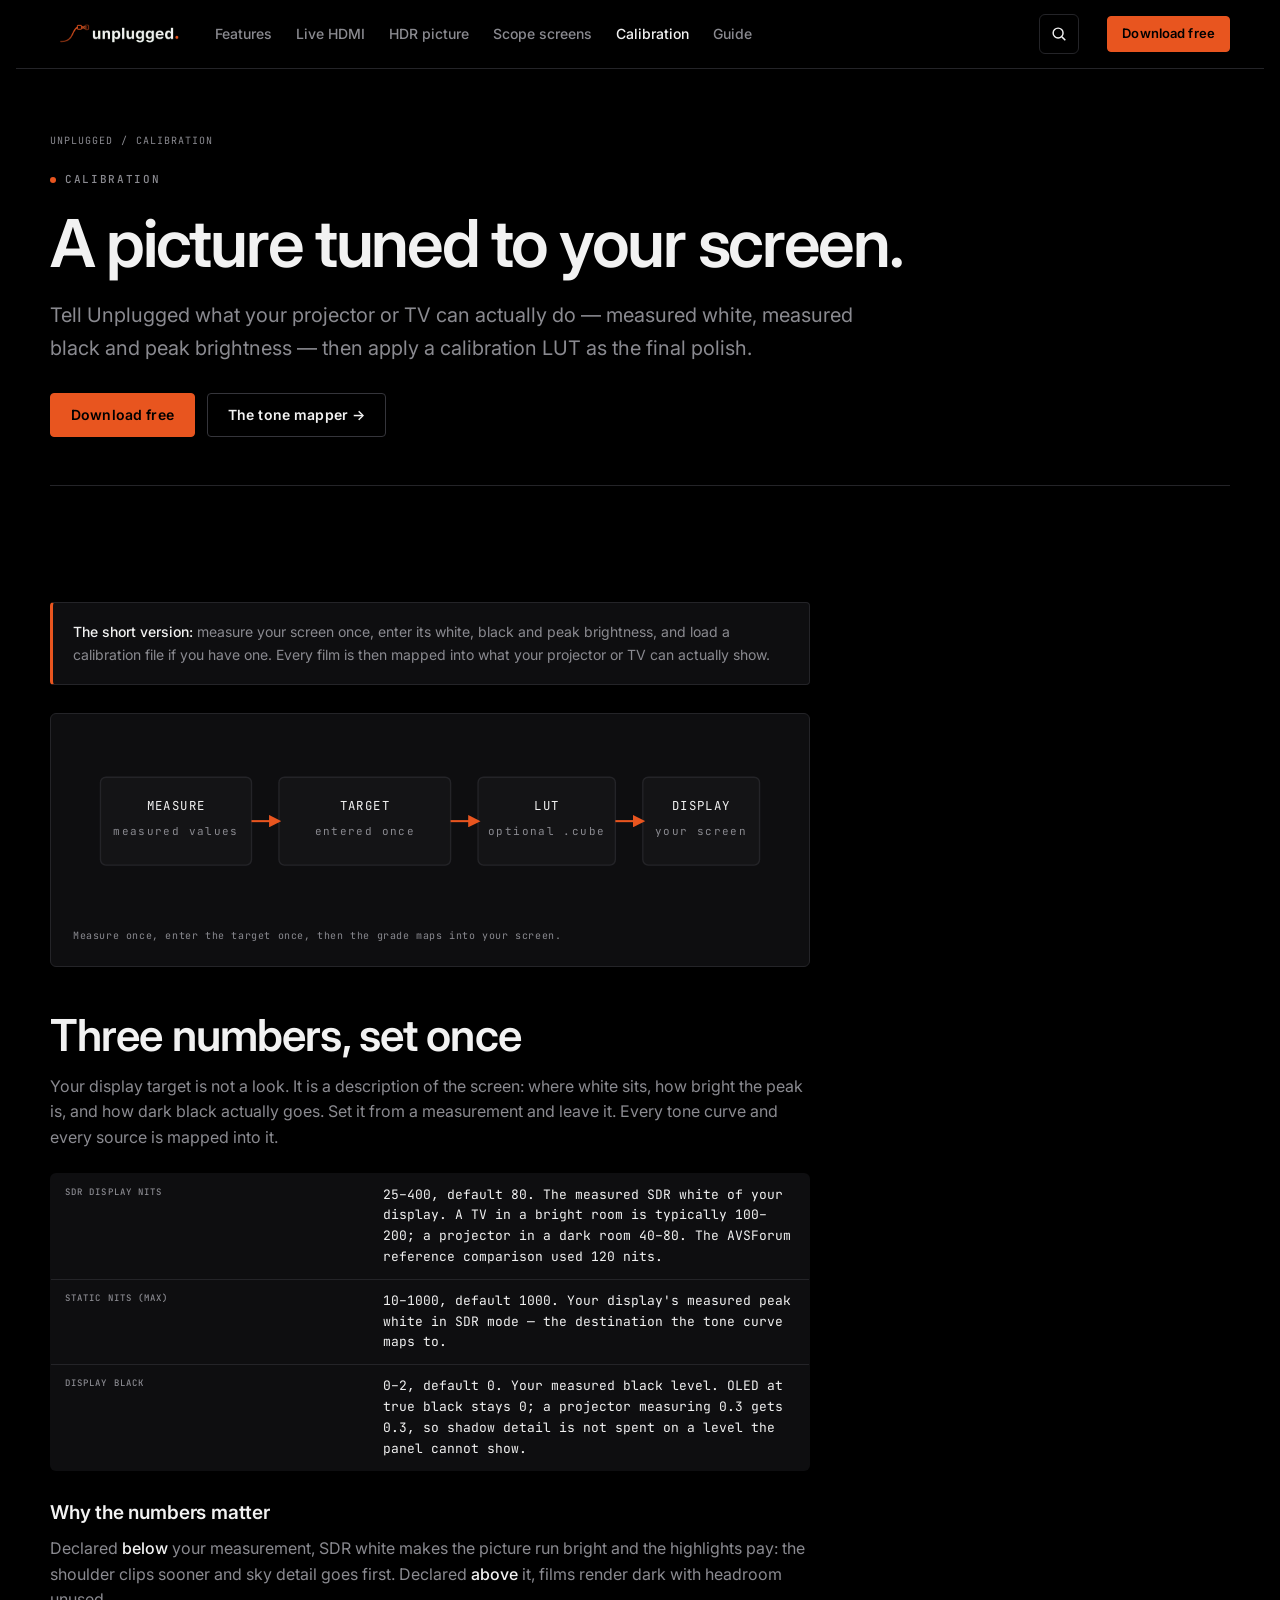
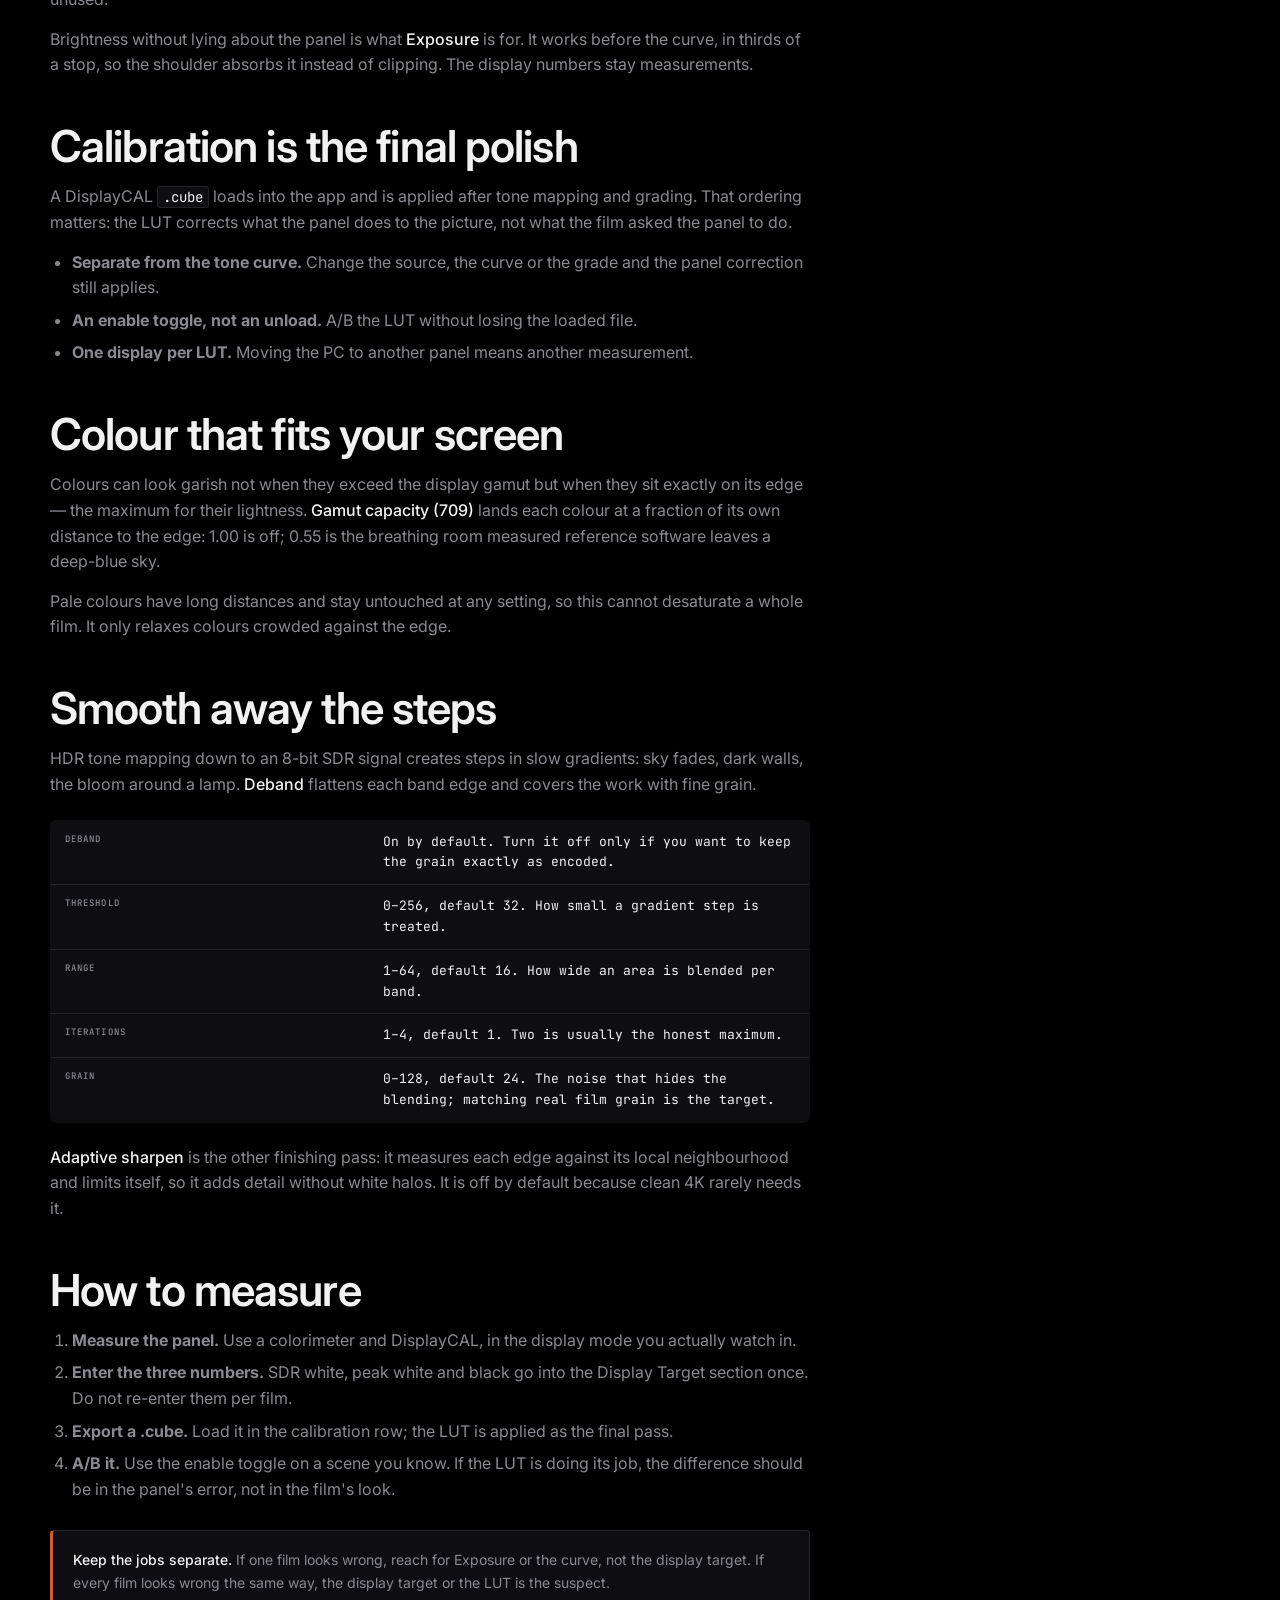
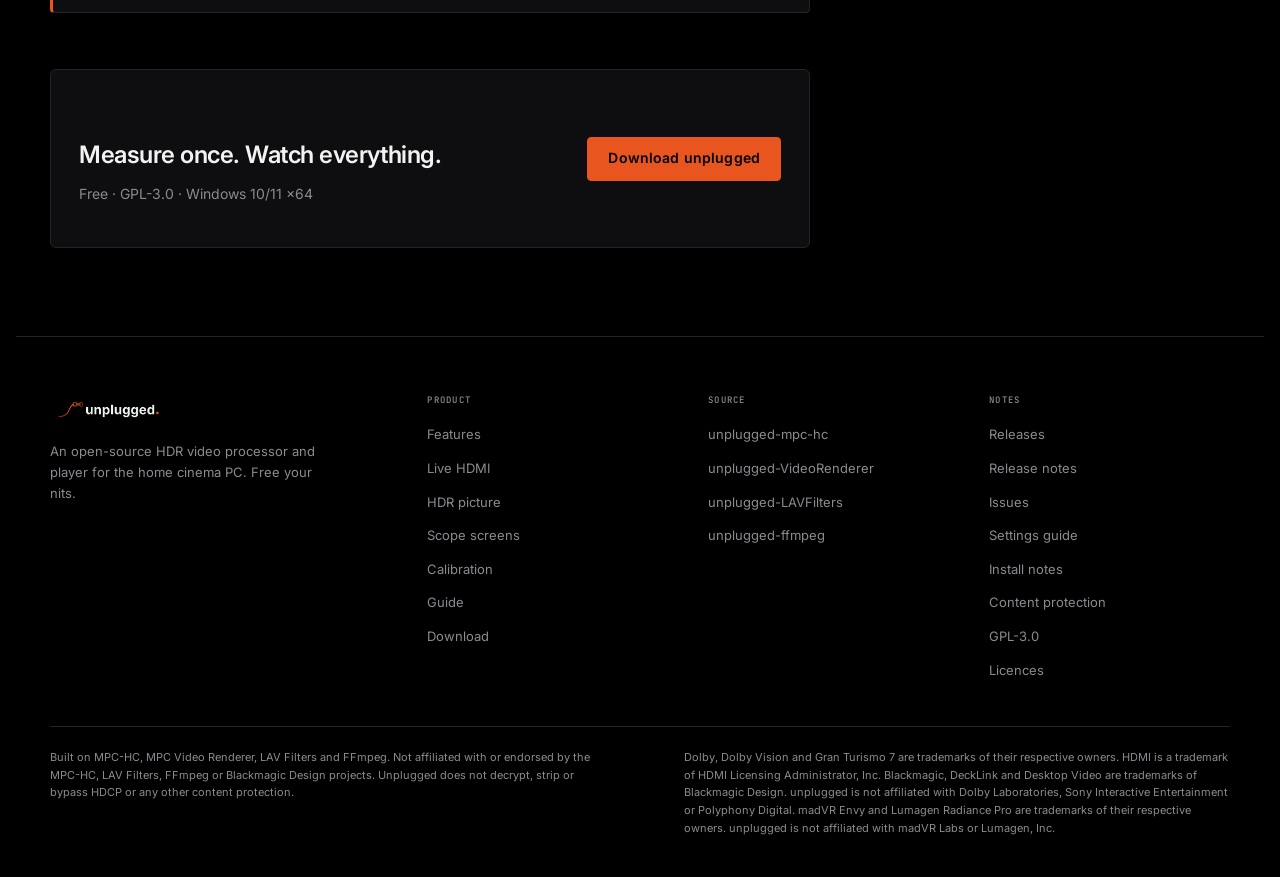
==== website/calibration.html @ 3c65707b "site: add static marketing site, user guide and search" ====
<!DOCTYPE html>
<html lang="en">
<head>
<meta charset="utf-8">
<meta name="viewport" content="width=device-width, initial-scale=1, viewport-fit=cover">
<title>Picture calibration for your projector or TV — unplugged</title>
<meta name="description" content="Set your screen's measured brightness and black level once, then apply a DisplayCAL .cube as the final polish. Unplugged keeps calibration separate from the film.">
<meta name="theme-color" content="#000000">
<meta property="og:type" content="article">
<meta property="og:site_name" content="unplugged">
<meta property="og:title" content="Picture calibration for your projector or TV">
<meta property="og:description" content="Measured white, measured black and a .cube applied as the final polish — separate from the film's tone mapping.">
<link rel="icon" href="assets/brand/png/unplugged-icon-32.png" sizes="32x32">
<link rel="icon" href="assets/brand/ico/unplugged.ico" sizes="any">
<link rel="apple-touch-icon" href="assets/brand/png/unplugged-icon-512.png">
<link rel="preconnect" href="https://fonts.googleapis.com">
<link rel="preconnect" href="https://fonts.gstatic.com" crossorigin>
<link rel="stylesheet" href="https://fonts.googleapis.com/css2?family=Inter:wght@400;500;600;700&family=JetBrains+Mono:wght@400;500&display=swap">
<link rel="stylesheet" href="styles.css">
</head>
<body>
<a class="skip" href="#main">Skip to content</a>

<header class="site-head">
  <div class="wrap head-in">
    <a class="brand" href="index.html" aria-label="unplugged home">
      <img src="assets/brand/wordmark/unplugged-wordmark.png" alt="unplugged" width="176" height="26">
    </a>
    <nav id="primary-nav" aria-label="Primary">
      <ul class="nav-links">
        <li><a href="index.html#features">Features</a></li>
        <li><a href="decklink-capture.html">Live HDMI</a></li>
        <li><a href="hdr-tone-mapping.html">HDR picture</a></li>
        <li><a href="non-linear-stretch.html">Scope screens</a></li>
        <li><a href="calibration.html">Calibration</a></li>
        <li><a href="guide.html">Guide</a></li>
      </ul>
    </nav>
    <span class="head-spacer"></span>
    <a class="btn small head-cta" href="download.html">Download free</a>
    <button class="nav-toggle" type="button" aria-expanded="false" aria-controls="primary-nav" aria-label="Menu">
      <svg viewBox="0 0 20 20" fill="none" stroke="currentColor" stroke-width="1.6" aria-hidden="true">
        <path d="M3 5h14M3 10h14M3 15h14"/>
      </svg>
    </button>
  </div>
</header>

<main id="main">

  <section class="page-hero wrap">
    <div class="crumbs"><a href="index.html">unplugged</a><span>/</span><span>Calibration</span></div>
    <p class="eyebrow"><span class="dot"></span> Calibration</p>
    <h1>A picture tuned to your screen.</h1>
    <p class="lede">Tell Unplugged what your projector or TV can actually do — measured white, measured black and peak brightness — then apply a calibration LUT as the final polish.</p>
    <div class="actions">
      <a class="btn" href="download.html">Download free</a>
      <a class="btn ghost" href="hdr-tone-mapping.html">The tone mapper →</a>
    </div>
  </section>

  <section class="section wrap">
    <div class="prose">
      <div class="callout">
        <strong>The short version:</strong> measure your screen once, enter its white, black and peak brightness, and load a calibration file if you have one. Every film is then mapped into what your projector or TV can actually show.
      </div>

      <figure class="figure" style="margin: 26px 0;">
        <svg viewBox="0 0 520 130" role="img" aria-label="Calibration path: measure the screen, enter the display target once, optionally load a LUT, then display.">
          <defs>
            <marker id="cal-arrow" viewBox="0 0 10 10" refX="8" refY="5" markerWidth="6" markerHeight="6" orient="auto">
              <path d="M0 0 L10 5 L0 10 Z" fill="#E8551F"/>
            </marker>
          </defs>
          <g fill="#141416" stroke="#242428">
            <rect x="20" y="30" width="110" height="64" rx="4"/>
            <rect x="150" y="30" width="125" height="64" rx="4"/>
            <rect x="295" y="30" width="100" height="64" rx="4"/>
            <rect x="415" y="30" width="85" height="64" rx="4"/>
          </g>
          <g font-family="JetBrains Mono, monospace" font-size="9" letter-spacing="1" text-anchor="middle">
            <text x="75" y="54" fill="#F2F2F2">MEASURE</text>
            <text x="75" y="72" fill="#8A8A90" font-size="8">measured values</text>
            <text x="212.5" y="54" fill="#F2F2F2">TARGET</text>
            <text x="212.5" y="72" fill="#8A8A90" font-size="8">entered once</text>
            <text x="345" y="54" fill="#F2F2F2">LUT</text>
            <text x="345" y="72" fill="#8A8A90" font-size="8">optional .cube</text>
            <text x="457.5" y="54" fill="#F2F2F2">DISPLAY</text>
            <text x="457.5" y="72" fill="#8A8A90" font-size="8">your screen</text>
          </g>
          <g fill="none" stroke="#E8551F" stroke-width="1.5" marker-end="url(#cal-arrow)">
            <path d="M130 62 H150"/>
            <path d="M275 62 H295"/>
            <path d="M395 62 H415"/>
          </g>
        </svg>
        <figcaption>Measure once, enter the target once, then the grade maps into your screen.</figcaption>
      </figure>

      <h2>Three numbers, set once</h2>
      <p>Your display target is not a look. It is a description of the screen: where white sits, how bright the peak is, and how dark black actually goes. Set it from a measurement and leave it. Every tone curve and every source is mapped into it.</p>
      <table class="spec" style="margin: 22px 0;">
        <tbody>
          <tr><th>SDR display nits</th><td>25–400, default 80. The measured SDR white of your display. A TV in a bright room is typically 100–200; a projector in a dark room 40–80. The AVSForum reference comparison used 120 nits.</td></tr>
          <tr><th>Static nits (max)</th><td>10–1000, default 1000. Your display's measured peak white in SDR mode — the destination the tone curve maps to.</td></tr>
          <tr><th>Display black</th><td>0–2, default 0. Your measured black level. OLED at true black stays 0; a projector measuring 0.3 gets 0.3, so shadow detail is not spent on a level the panel cannot show.</td></tr>
        </tbody>
      </table>

      <h3>Why the numbers matter</h3>
      <p>Declared <strong>below</strong> your measurement, SDR white makes the picture run bright and the highlights pay: the shoulder clips sooner and sky detail goes first. Declared <strong>above</strong> it, films render dark with headroom unused.</p>
      <p>Brightness without lying about the panel is what <strong>Exposure</strong> is for. It works before the curve, in thirds of a stop, so the shoulder absorbs it instead of clipping. The display numbers stay measurements.</p>

      <h2>Calibration is the final polish</h2>
      <p>A DisplayCAL <code>.cube</code> loads into the app and is applied after tone mapping and grading. That ordering matters: the LUT corrects what the panel does to the picture, not what the film asked the panel to do.</p>
      <ul>
        <li><strong>Separate from the tone curve.</strong> Change the source, the curve or the grade and the panel correction still applies.</li>
        <li><strong>An enable toggle, not an unload.</strong> A/B the LUT without losing the loaded file.</li>
        <li><strong>One display per LUT.</strong> Moving the PC to another panel means another measurement.</li>
      </ul>

      <h2>Colour that fits your screen</h2>
      <p>Colours can look garish not when they exceed the display gamut but when they sit exactly on its edge — the maximum for their lightness. <strong>Gamut capacity (709)</strong> lands each colour at a fraction of its own distance to the edge: 1.00 is off; 0.55 is the breathing room measured reference software leaves a deep-blue sky.</p>
      <p>Pale colours have long distances and stay untouched at any setting, so this cannot desaturate a whole film. It only relaxes colours crowded against the edge.</p>

      <h2>Smooth away the steps</h2>
      <p>HDR tone mapping down to an 8-bit SDR signal creates steps in slow gradients: sky fades, dark walls, the bloom around a lamp. <strong>Deband</strong> flattens each band edge and covers the work with fine grain.</p>
      <table class="spec" style="margin: 22px 0;">
        <tbody>
          <tr><th>Deband</th><td>On by default. Turn it off only if you want to keep the grain exactly as encoded.</td></tr>
          <tr><th>Threshold</th><td>0–256, default 32. How small a gradient step is treated.</td></tr>
          <tr><th>Range</th><td>1–64, default 16. How wide an area is blended per band.</td></tr>
          <tr><th>Iterations</th><td>1–4, default 1. Two is usually the honest maximum.</td></tr>
          <tr><th>Grain</th><td>0–128, default 24. The noise that hides the blending; matching real film grain is the target.</td></tr>
        </tbody>
      </table>
      <p><strong>Adaptive sharpen</strong> is the other finishing pass: it measures each edge against its local neighbourhood and limits itself, so it adds detail without white halos. It is off by default because clean 4K rarely needs it.</p>

      <h2>How to measure</h2>
      <ol>
        <li><strong>Measure the panel.</strong> Use a colorimeter and DisplayCAL, in the display mode you actually watch in.</li>
        <li><strong>Enter the three numbers.</strong> SDR white, peak white and black go into the Display Target section once. Do not re-enter them per film.</li>
        <li><strong>Export a .cube.</strong> Load it in the calibration row; the LUT is applied as the final pass.</li>
        <li><strong>A/B it.</strong> Use the enable toggle on a scene you know. If the LUT is doing its job, the difference should be in the panel's error, not in the film's look.</li>
      </ol>

      <div class="callout">
        <strong>Keep the jobs separate.</strong> If one film looks wrong, reach for Exposure or the curve, not the display target. If every film looks wrong the same way, the display target or the LUT is the suspect.
      </div>

      <div class="page-cta">
        <div>
          <h2>Measure once. Watch everything.</h2>
          <p>Free · GPL-3.0 · Windows 10/11 x64</p>
        </div>
        <a class="btn" href="download.html">Download unplugged</a>
      </div>
    </div>
  </section>

</main>

<footer class="site-foot">
  <div class="wrap">
    <div class="foot-grid">
      <div class="foot-brand">
        <img src="assets/brand/wordmark/unplugged-wordmark.png" alt="unplugged" width="150" height="22">
        <p>An open-source HDR video processor and player for the home cinema PC. Free your nits.</p>
      </div>
      <div class="foot-col">
        <h4>Product</h4>
        <ul>
          <li><a href="index.html#features">Features</a></li>
          <li><a href="decklink-capture.html">Live HDMI</a></li>
          <li><a href="hdr-tone-mapping.html">HDR picture</a></li>
          <li><a href="non-linear-stretch.html">Scope screens</a></li>
          <li><a href="calibration.html">Calibration</a></li>
        <li><a href="guide.html">Guide</a></li>
          <li><a href="download.html">Download</a></li>
        </ul>
      </div>
      <div class="foot-col">
        <h4>Source</h4>
        <ul>
          <li><a href="https://github.com/spedagadi/unplugged-mpc-hc">unplugged-mpc-hc</a></li>
          <li><a href="https://github.com/spedagadi/unplugged-VideoRenderer">unplugged-VideoRenderer</a></li>
          <li><a href="https://github.com/spedagadi/unplugged-LAVFilters">unplugged-LAVFilters</a></li>
          <li><a href="https://github.com/spedagadi/unplugged-ffmpeg">unplugged-ffmpeg</a></li>
        </ul>
      </div>
      <div class="foot-col">
        <h4>Notes</h4>
        <ul>
          <li><a href="https://github.com/spedagadi/unplugged-mpc-hc/releases">Releases</a></li>
          <li><a href="download.html#release-notes">Release notes</a></li>
          <li><a href="https://github.com/spedagadi/unplugged-mpc-hc/issues">Issues</a></li>
          <li><a href="https://github.com/spedagadi/unplugged-mpc-hc/blob/zion-s3-shell/docs/settings-guide.md">Settings guide</a></li>
          <li><a href="download.html">Install notes</a></li>
          <li><a href="content-protection.html">Content protection</a></li>
          <li><a href="https://www.gnu.org/licenses/gpl-3.0.html">GPL-3.0</a></li>
          <li><a href="download.html#licences">Licences</a></li>
        </ul>
      </div>
    </div>
    <div class="legal">
      <p>Built on MPC-HC, MPC Video Renderer, LAV Filters and FFmpeg. Not affiliated with or endorsed by the MPC-HC, LAV Filters, FFmpeg or Blackmagic Design projects. Unplugged does not decrypt, strip or bypass HDCP or any other content protection.</p>
      <p>Dolby, Dolby Vision and Gran Turismo 7 are trademarks of their respective owners. HDMI is a trademark of HDMI Licensing Administrator, Inc. Blackmagic, DeckLink and Desktop Video are trademarks of Blackmagic Design. unplugged is not affiliated with Dolby Laboratories, Sony Interactive Entertainment or Polyphony Digital. madVR Envy and Lumagen Radiance Pro are trademarks of their respective owners. unplugged is not affiliated with madVR Labs or Lumagen, Inc.</p>
    </div>
  </div>
</footer>

<script src="site.js"></script>
</body>
</html>
---- website/styles.css ----
/* unplugged — website styles
   Tokens follow src/unplugged-ui/assets/brand/brand-spec.md.
   Dark-only by design: the product's canvas is true black. */

:root {
  --bg: #000000;
  --panel: #0e0e10;
  --panel-2: #141416;
  --border: #242428;
  --border-2: #35353b;
  --text: #f2f2f2;
  --muted: #8a8a90;
  --accent: #e8551f;
  --accent-bright: #ff8a4c;
  --spark: #ff7a3d;
  --ok: #4cc38a;
  --warn: #e8b44a;
  --font: "Inter", "Segoe UI", system-ui, -apple-system, sans-serif;
  --mono: "JetBrains Mono", "Cascadia Code", ui-monospace, SFMono-Regular, Menlo, monospace;
  --wrap: 1180px;
  --r: 6px;
  color-scheme: dark;
}

*,
*::before,
*::after { box-sizing: border-box; }

html { -webkit-text-size-adjust: 100%; scroll-behavior: smooth; }

body {
  margin: 0;
  background: var(--bg);
  color: var(--text);
  font-family: var(--font);
  font-size: 16px;
  line-height: 1.6;
  padding-left: max(16px, env(safe-area-inset-left, 0px));
  padding-right: max(16px, env(safe-area-inset-right, 0px));
  -webkit-font-smoothing: antialiased;
}

body::before {
  content: "";
  position: fixed;
  inset: 0 0 auto;
  height: env(safe-area-inset-top, 0px);
  background: var(--bg);
  z-index: 60;
}

img, svg { display: block; max-width: 100%; }

a { color: var(--accent-bright); text-decoration: none; }
a:hover { text-decoration: underline; text-underline-offset: 3px; }

::selection { background: var(--accent); color: #000; }

:focus-visible {
  outline: 2px solid var(--accent-bright);
  outline-offset: 3px;
  border-radius: 2px;
}

.wrap { max-width: var(--wrap); margin-inline: auto; }

.skip {
  position: absolute;
  left: -999px;
  top: 0;
  background: var(--accent);
  color: #000;
  padding: 10px 16px;
  z-index: 100;
  font-weight: 600;
}
.skip:focus { left: 8px; top: 8px; }

/* ---------- header ---------- */

.site-head {
  position: sticky;
  top: env(safe-area-inset-top, 0px);
  z-index: 50;
  background: var(--bg);
  border-bottom: 1px solid var(--border);
}

.head-in {
  display: flex;
  align-items: center;
  gap: 28px;
  min-height: 68px;
}

.brand { display: inline-flex; align-items: center; flex: 0 0 auto; }
.brand img { height: 40px; width: auto; }
.brand:hover { text-decoration: none; }

.nav-links {
  display: flex;
  align-items: center;
  gap: 24px;
  list-style: none;
  margin: 0;
  padding: 0;
}

.nav-links a {
  color: var(--muted);
  font-size: 14px;
  font-weight: 500;
  white-space: nowrap;
}
.nav-links a:hover,
.nav-links a[aria-current="page"] { color: var(--text); text-decoration: none; }

.head-spacer { flex: 1 1 auto; }

.nav-toggle {
  display: none;
  align-items: center;
  justify-content: center;
  width: 40px;
  height: 40px;
  padding: 0;
  background: transparent;
  border: 1px solid var(--border);
  border-radius: var(--r);
  color: var(--text);
  cursor: pointer;
}
.nav-toggle svg { width: 18px; height: 18px; }
.nav-toggle:hover { border-color: var(--border-2); }

/* ---------- buttons ---------- */

.btn {
  display: inline-flex;
  align-items: center;
  justify-content: center;
  gap: 8px;
  min-height: 44px;
  padding: 10px 20px;
  border: 1px solid var(--accent);
  border-radius: 4px;
  background: var(--accent);
  color: #000;
  font-family: var(--font);
  font-size: 14px;
  font-weight: 600;
  letter-spacing: 0.01em;
  line-height: 1.2;
  cursor: pointer;
  white-space: nowrap;
}
.btn:hover { background: var(--accent-bright); border-color: var(--accent-bright); text-decoration: none; }

.btn.ghost {
  background: transparent;
  border-color: var(--border-2);
  color: var(--text);
}
.btn.ghost:hover { background: var(--panel); border-color: var(--accent); color: var(--text); }

.btn.small { min-height: 36px; padding: 7px 14px; font-size: 13px; }

.actions { display: flex; flex-wrap: wrap; gap: 12px; }

/* ---------- type ---------- */

h1, h2, h3 {
  margin: 0;
  font-weight: 600;
  letter-spacing: -0.02em;
  line-height: 1.1;
  text-wrap: balance;
}

h1 { font-size: clamp(38px, 5.4vw, 66px); letter-spacing: -0.035em; }
h2 { font-size: clamp(28px, 3.6vw, 44px); }
h3 { font-size: 19px; letter-spacing: -0.01em; line-height: 1.3; }

p { margin: 0; }

.eyebrow {
  display: flex;
  align-items: center;
  gap: 9px;
  margin: 0 0 18px;
  font-family: var(--mono);
  font-size: 11px;
  font-weight: 500;
  letter-spacing: 0.15em;
  text-transform: uppercase;
  color: var(--muted);
}
.eyebrow .dot {
  width: 6px;
  height: 6px;
  border-radius: 50%;
  background: var(--accent);
  flex: 0 0 auto;
}

.lede {
  font-size: clamp(17px, 1.8vw, 20px);
  line-height: 1.65;
  color: var(--muted);
  max-width: 62ch;
}

.fine { font-size: 13px; color: var(--muted); }
.mono { font-family: var(--mono); font-variant-numeric: tabular-nums; }
.accent { color: var(--accent-bright); }

/* ---------- hero ---------- */

.hero {
  padding-block: 76px 40px;
}
.hero > *,
.split > *,
.download > * { min-width: 0; }

.hero-copy { min-width: 0; max-width: 800px; }
.hero-copy h1 { margin-bottom: 22px; }
.hero-copy .lede { margin-bottom: 30px; }
.hero-copy .fine { margin-top: 18px; }

.hero-quote {
  max-width: 58ch;
  margin: 22px 0 0;
  padding-left: 14px;
  border-left: 2px solid var(--accent);
  color: var(--muted);
  font-size: 14px;
  line-height: 1.55;
}
.hero-quote cite {
  display: block;
  margin-top: 6px;
  font-family: var(--mono);
  font-size: 10px;
  font-style: normal;
  letter-spacing: 0.08em;
  text-transform: uppercase;
  color: var(--muted);
}

.hero-shot {
  margin: 0 auto 48px;
  border: 1px solid var(--border);
  border-radius: var(--r);
  background: var(--panel);
  overflow: hidden;
}
.hero-shot picture { display: block; }
.hero-shot img { display: block; width: 100%; height: auto; }
.hero-shot figcaption {
  display: flex;
  flex-wrap: wrap;
  justify-content: space-between;
  gap: 6px 12px;
  padding: 10px 14px;
  border-top: 1px solid var(--border);
  font-family: var(--mono);
  font-size: 10px;
  letter-spacing: 0.06em;
  color: var(--muted);
}

/* picture pipeline */

.pipeline {
  min-width: 0;
  width: 100%;
  border: 1px solid var(--border);
  border-radius: var(--r);
  background: var(--panel);
  overflow: hidden;
}

.pipe-head {
  display: flex;
  align-items: center;
  justify-content: space-between;
  gap: 12px;
  padding: 11px 16px;
  border-bottom: 1px solid var(--border);
  font-family: var(--mono);
  font-size: 10px;
  letter-spacing: 0.12em;
  text-transform: uppercase;
  color: var(--muted);
}

.pipe-row {
  display: grid;
  grid-template-columns: auto minmax(0, 1fr) auto;
  gap: 14px;
  align-items: center;
  padding: 14px 16px;
}
.pipe-row + .pipe-row { border-top: 1px solid var(--border); }

.pipe-step {
  font-family: var(--mono);
  font-size: 10px;
  letter-spacing: 0.08em;
  color: var(--accent);
}

.pipe-name { display: block; font-size: 14px; font-weight: 500; }
.pipe-note {
  display: block;
  margin-top: 2px;
  font-family: var(--mono);
  font-size: 10px;
  color: var(--muted);
}

.hero-visual-note {
  margin-top: 10px;
  font-family: var(--mono);
  font-size: 10px;
  letter-spacing: 0.06em;
  color: var(--muted);
}

/* ---------- chain ---------- */

.chain {
  display: flex;
  flex-wrap: wrap;
  align-items: center;
  gap: 8px 12px;
  padding: 14px 16px;
  border-top: 1px solid var(--border);
  border-bottom: 1px solid var(--border);
  font-family: var(--mono);
  font-size: 10px;
  letter-spacing: 0.1em;
  text-transform: uppercase;
  color: var(--muted);
}
.chain b {
  font-weight: 500;
  color: var(--text);
  border: 1px solid var(--border);
  border-radius: 3px;
  padding: 3px 8px;
  background: var(--panel);
}
.chain i { font-style: normal; color: var(--accent); }
.chain-label {
  font-family: var(--mono);
  font-size: 10px;
  letter-spacing: 0.14em;
  text-transform: uppercase;
  color: var(--muted);
  margin-right: 4px;
}

.step-num {
  display: block;
  margin-bottom: 14px;
  font-family: var(--mono);
  font-size: 26px;
  line-height: 1;
  letter-spacing: 0.04em;
  color: var(--accent);
}

/* ---------- sections ---------- */

.section { padding-block: 88px; border-bottom: 1px solid var(--border); }
.section:last-of-type { border-bottom: 0; }
.section-head { max-width: 760px; margin-bottom: 44px; }
.section-head .lede { margin-top: 18px; }

.grid-2 { display: grid; grid-template-columns: repeat(2, minmax(0, 1fr)); gap: 20px; }
.grid-3 { display: grid; grid-template-columns: repeat(3, minmax(0, 1fr)); gap: 20px; }

.card {
  min-width: 0;
  padding: 26px;
  border: 1px solid var(--border);
  border-radius: var(--r);
  background: var(--panel);
}
.card h3 { margin-bottom: 10px; }
.card p { color: var(--muted); font-size: 15px; }
.card p + p { margin-top: 12px; }
.card .tag {
  display: inline-block;
  margin-bottom: 14px;
  font-family: var(--mono);
  font-size: 10px;
  letter-spacing: 0.12em;
  text-transform: uppercase;
  color: var(--accent-bright);
}
.card ul { margin: 12px 0 0; padding-left: 18px; color: var(--muted); font-size: 15px; }
.card li + li { margin-top: 6px; }
.card a { font-size: 14px; font-weight: 500; }
.card .more { display: inline-block; margin-top: 16px; }

.split {
  display: grid;
  grid-template-columns: minmax(0, 1fr) minmax(0, 1fr);
  gap: 56px;
  align-items: center;
}
.split-copy { min-width: 0; }
.split-copy h2 { margin-bottom: 18px; }
.split-copy .lede { margin-bottom: 22px; }

/* port list */

.ports {
  border: 1px solid var(--border);
  border-radius: var(--r);
  background: var(--panel);
  overflow: hidden;
}
.ports-head,
.port {
  display: grid;
  grid-template-columns: minmax(0, 1fr) auto;
  gap: 16px;
  align-items: center;
  padding: 14px 18px;
}
.ports-head {
  border-bottom: 1px solid var(--border);
  font-family: var(--mono);
  font-size: 9px;
  letter-spacing: 0.14em;
  text-transform: uppercase;
  color: var(--muted);
}
.port + .port { border-top: 1px solid var(--border); }
.port-name { font-size: 14px; font-weight: 500; }
.port-sub { display: block; font-family: var(--mono); font-size: 10px; color: var(--muted); margin-top: 2px; }
.badge {
  display: inline-flex;
  align-items: center;
  gap: 6px;
  padding: 3px 8px;
  border: 1px solid var(--border-2);
  border-radius: 3px;
  font-family: var(--mono);
  font-size: 9px;
  letter-spacing: 0.1em;
  text-transform: uppercase;
  color: var(--muted);
  white-space: nowrap;
}
.badge.lock { color: var(--text); }
.badge.lock::before {
  content: "";
  width: 5px;
  height: 5px;
  border-radius: 50%;
  background: var(--ok);
}
.badge.hdr { color: var(--accent-bright); border-color: #4a2a1a; }
.badge.off::before {
  content: "";
  width: 5px;
  height: 5px;
  border-radius: 50%;
  background: var(--border-2);
}

/* nls diagram */

.figure {
  border: 1px solid var(--border);
  border-radius: var(--r);
  background: var(--panel);
  padding: 22px;
}
.figure svg { width: 100%; height: auto; }
.figure figcaption {
  margin-top: 14px;
  font-family: var(--mono);
  font-size: 10px;
  letter-spacing: 0.06em;
  color: var(--muted);
  line-height: 1.6;
}

/* repo list */

.repos { list-style: none; margin: 0; padding: 0; border: 1px solid var(--border); border-radius: var(--r); overflow: hidden; }
.repos li { display: grid; grid-template-columns: minmax(0, 1fr) auto; gap: 16px; align-items: center; padding: 14px 18px; background: var(--panel); }
.repos li + li { border-top: 1px solid var(--border); }
.repo-name { font-family: var(--mono); font-size: 13px; overflow-wrap: anywhere; }
.repo-note { font-size: 13px; color: var(--muted); }
.repos a { font-size: 13px; font-weight: 500; white-space: nowrap; }

/* requirements / limits */

.list-block { min-width: 0; }
.list-block h3 { margin-bottom: 14px; }
.list-block ul { margin: 0; padding-left: 18px; color: var(--muted); font-size: 15px; }
.list-block li + li { margin-top: 8px; }
.list-block strong { color: var(--text); font-weight: 500; }

/* faq */

.faq { border-top: 1px solid var(--border); }
.faq details { border-bottom: 1px solid var(--border); }
.faq summary {
  display: flex;
  justify-content: space-between;
  align-items: center;
  gap: 20px;
  padding: 18px 0;
  font-size: 16px;
  font-weight: 500;
  cursor: pointer;
  list-style: none;
}
.faq summary::-webkit-details-marker { display: none; }
.faq summary::after {
  content: "+";
  font-family: var(--mono);
  font-size: 18px;
  color: var(--accent);
  flex: 0 0 auto;
}
.faq details[open] summary::after { content: "−"; }
.faq details p { padding: 0 0 20px; color: var(--muted); max-width: 78ch; }

/* download */

.download {
  display: grid;
  grid-template-columns: minmax(0, 1.1fr) minmax(0, 0.9fr);
  gap: 48px;
  align-items: center;
  padding-block: 88px;
}

.spec {
  width: 100%;
  border-collapse: collapse;
  border: 1px solid var(--border);
  border-radius: var(--r);
  overflow: hidden;
  background: var(--panel);
  font-size: 13px;
}
.spec th, .spec td { padding: 11px 14px; text-align: left; border-bottom: 1px solid var(--border); vertical-align: top; }
.spec tr:last-child th, .spec tr:last-child td { border-bottom: 0; }
.spec th {
  width: 42%;
  font-family: var(--mono);
  font-size: 9px;
  letter-spacing: 0.12em;
  text-transform: uppercase;
  color: var(--muted);
  font-weight: 500;
}
.spec td { font-family: var(--mono); overflow-wrap: anywhere; }

/* mode comparison */

.compare-wrap {
  margin-top: 20px;
  border: 1px solid var(--border);
  border-radius: var(--r);
  background: var(--panel);
  overflow-x: auto;
}
.compare {
  width: 100%;
  min-width: 640px;
  border-collapse: collapse;
  font-size: 14px;
}
.compare th,
.compare td {
  padding: 12px 16px;
  text-align: left;
  vertical-align: top;
  border-bottom: 1px solid var(--border);
}
.compare tr:last-child th,
.compare tr:last-child td { border-bottom: 0; }
.compare thead th {
  font-family: var(--mono);
  font-size: 10px;
  letter-spacing: 0.12em;
  text-transform: uppercase;
  color: var(--muted);
  font-weight: 500;
}
.compare thead th + th { color: var(--text); }
.compare tbody th {
  width: 26%;
  font-family: var(--mono);
  font-size: 10px;
  letter-spacing: 0.1em;
  text-transform: uppercase;
  color: var(--muted);
  font-weight: 500;
}
.compare td { color: var(--muted); }
.compare-3 { min-width: 900px; }
.compare-3 tbody th { width: 18%; }

/* proof strip */

.proof-grid {
  display: grid;
  grid-template-columns: repeat(3, minmax(0, 1fr));
  gap: 1px;
  border: 1px solid var(--border);
  border-radius: var(--r);
  background: var(--border);
  overflow: hidden;
}
.proof-grid > div {
  min-width: 0;
  padding: 22px;
  background: var(--panel);
}
.proof-num {
  display: block;
  font-family: var(--mono);
  font-size: 28px;
  line-height: 1.1;
  color: var(--accent-bright);
  font-variant-numeric: tabular-nums;
}
.proof-label {
  display: block;
  margin-top: 6px;
  font-size: 13px;
  color: var(--muted);
}
.hash { font-size: 10px; line-height: 1.5; }

.copy-row { display: flex; flex-wrap: wrap; gap: 10px; align-items: center; }
.copy-status { font-family: var(--mono); font-size: 11px; color: var(--ok); min-height: 1.2em; }

/* footer */

.site-foot { border-top: 1px solid var(--border); padding-block: 56px 40px; }
.foot-grid {
  display: grid;
  grid-template-columns: minmax(0, 1.4fr) repeat(3, minmax(0, 1fr));
  gap: 40px;
}
.foot-brand img { height: 34px; width: auto; margin-bottom: 14px; }
.foot-brand p { font-size: 13px; color: var(--muted); max-width: 34ch; }
.foot-col h4 {
  margin: 0 0 14px;
  font-family: var(--mono);
  font-size: 9px;
  letter-spacing: 0.14em;
  text-transform: uppercase;
  color: var(--muted);
  font-weight: 500;
}
.foot-col ul { list-style: none; margin: 0; padding: 0; }
.foot-col li + li { margin-top: 8px; }
.foot-col a { color: var(--muted); font-size: 13px; }
.foot-col a:hover { color: var(--text); }
.legal {
  margin-top: 44px;
  padding-top: 22px;
  border-top: 1px solid var(--border);
  display: flex;
  flex-wrap: wrap;
  justify-content: space-between;
  gap: 12px 24px;
  font-size: 11px;
  color: var(--muted);
}
.legal p { max-width: 78ch; }

/* subpage hero */

.page-hero { padding-block: 64px 48px; border-bottom: 1px solid var(--border); }
.page-hero .lede { margin-top: 20px; }
.page-hero .actions { margin-top: 28px; }
.crumbs {
  display: flex;
  gap: 8px;
  margin-bottom: 22px;
  font-family: var(--mono);
  font-size: 10px;
  letter-spacing: 0.1em;
  text-transform: uppercase;
  color: var(--muted);
}
.crumbs a { color: var(--muted); }
.crumbs a:hover { color: var(--text); }

.prose { max-width: 760px; }
.prose h2 { margin: 44px 0 14px; }
.prose h3 { margin: 30px 0 10px; }
.prose p { color: var(--muted); margin-bottom: 14px; }
.prose p strong { color: var(--text); font-weight: 500; }
.prose ul, .prose ol { color: var(--muted); margin: 0 0 16px; padding-left: 22px; }
.prose li + li { margin-top: 7px; }
.prose code {
  font-family: var(--mono);
  font-size: 0.88em;
  color: var(--text);
  background: var(--panel);
  border: 1px solid var(--border);
  border-radius: 3px;
  padding: 1px 5px;
}

.callout {
  margin: 28px 0;
  padding: 18px 20px;
  border: 1px solid var(--border);
  border-left: 3px solid var(--accent);
  border-radius: 4px;
  background: var(--panel);
  color: var(--muted);
  font-size: 14px;
}
.callout strong { color: var(--text); font-weight: 500; }

.page-cta {
  margin-top: 56px;
  padding: 28px;
  border: 1px solid var(--border);
  border-radius: var(--r);
  background: var(--panel);
  display: flex;
  flex-wrap: wrap;
  align-items: center;
  justify-content: space-between;
  gap: 20px;
}
.page-cta h2 { font-size: 24px; }
.page-cta p { margin-top: 6px; color: var(--muted); font-size: 14px; }

/* guide */

.guide-layout {
  display: grid;
  grid-template-columns: 260px minmax(0, 1fr);
  gap: 56px;
  align-items: start;
}
.guide-toc {
  position: sticky;
  top: calc(68px + env(safe-area-inset-top, 0px) + 24px);
  max-height: calc(100vh - 120px);
  overflow-y: auto;
  padding-left: 18px;
  border-left: 1px solid var(--border);
}
.guide-toc-title {
  margin: 0 0 10px;
  font-family: var(--mono);
  font-size: 10px;
  letter-spacing: 0.14em;
  text-transform: uppercase;
  color: var(--muted);
}
.guide-toc ul { list-style: none; margin: 0; padding: 0; }
.guide-toc li { margin: 0 0 6px; }
.guide-toc a { display: block; color: var(--muted); font-size: 13px; line-height: 1.4; }
.guide-toc a:hover { color: var(--text); text-decoration: none; }
.guide-toc .toc-h3 { padding-left: 12px; }
.guide-toc .toc-h3 a { font-size: 12px; }

.guide-layout > * { min-width: 0; }
.guide-body { max-width: 820px; min-width: 0; }
.guide-body h2 {
  margin-top: 44px;
  padding-top: 20px;
  border-top: 1px solid var(--border);
}
.guide-body h2:first-child { margin-top: 0; padding-top: 0; border-top: 0; }
.guide-body h3 { margin-top: 28px; }
.guide-body h2, .guide-body h3 { scroll-margin-top: 96px; }
.guide-body p, .guide-body li { color: var(--muted); }
.guide-body strong { color: var(--text); font-weight: 500; }
.guide-body ul, .guide-body ol { color: var(--muted); }
.guide-body table { width: 100%; min-width: 520px; border-collapse: collapse; font-size: 14px; }
.table-wrap {
  margin: 18px 0;
  border: 1px solid var(--border);
  border-radius: var(--r);
  overflow-x: auto;
  max-width: 100%;
}
.guide-body th,
.guide-body td {
  padding: 10px 12px;
  border-bottom: 1px solid var(--border);
  text-align: left;
  vertical-align: top;
}
.guide-body tr:last-child th,
.guide-body tr:last-child td { border-bottom: 0; }
.guide-body th {
  font-family: var(--mono);
  font-size: 10px;
  letter-spacing: 0.1em;
  text-transform: uppercase;
  color: var(--muted);
  font-weight: 500;
  background: var(--panel);
}
.guide-body td { color: var(--muted); }
.guide-body td strong { color: var(--text); }
.guide-body blockquote {
  margin: 18px 0;
  padding: 14px 18px;
  border-left: 3px solid var(--accent);
  border-radius: 4px;
  background: var(--panel);
}
.guide-body blockquote p { margin: 0; }
.guide-body hr { margin: 32px 0; border: 0; border-top: 1px solid var(--border); }

/* search */

.search-toggle {
  display: inline-flex;
  align-items: center;
  justify-content: center;
  flex: 0 0 auto;
  width: 40px;
  height: 40px;
  padding: 0;
  border: 1px solid var(--border);
  border-radius: var(--r);
  background: transparent;
  color: var(--text);
  cursor: pointer;
}
.search-toggle:hover { border-color: var(--border-2); }
.search-toggle svg { width: 18px; height: 18px; }

html.search-open,
html.search-open body { overflow: hidden; }

.search-modal {
  position: fixed;
  inset: 0;
  z-index: 100;
  display: flex;
  align-items: flex-start;
  justify-content: center;
  padding: max(10vh, 72px) max(16px, env(safe-area-inset-left, 0px)) 16px;
  background: rgba(0, 0, 0, 0.78);
}
.search-modal[hidden] { display: none; }
.search-panel {
  display: flex;
  flex-direction: column;
  width: min(720px, 100%);
  max-height: min(72vh, 720px);
  border: 1px solid var(--border-2);
  border-radius: var(--r);
  background: var(--panel);
  overflow: hidden;
}
.search-form {
  display: flex;
  gap: 8px;
  padding: 12px;
  border-bottom: 1px solid var(--border);
}
.search-input {
  flex: 1 1 auto;
  min-width: 0;
  padding: 10px 12px;
  border: 1px solid var(--border);
  border-radius: 4px;
  background: var(--bg);
  color: var(--text);
  font: 16px/1.4 var(--font);
}
.search-input::placeholder { color: var(--muted); }
.search-input:focus { outline: 2px solid var(--accent); outline-offset: 1px; }
.search-close {
  flex: 0 0 auto;
  padding: 8px 12px;
  border: 1px solid var(--border-2);
  border-radius: 4px;
  background: transparent;
  color: var(--muted);
  font-family: var(--mono);
  font-size: 11px;
  cursor: pointer;
}
.search-close:hover { color: var(--text); }
.search-results { list-style: none; margin: 0; padding: 6px; overflow-y: auto; }
.search-result { display: block; padding: 12px; border-radius: 4px; }
.search-result:hover,
.search-result:focus { background: var(--panel-2); text-decoration: none; }
.sr-title { display: block; color: var(--text); font-size: 15px; font-weight: 500; }
.sr-section {
  display: block;
  margin-top: 2px;
  font-family: var(--mono);
  font-size: 10px;
  letter-spacing: 0.08em;
  text-transform: uppercase;
  color: var(--accent-bright);
}
.sr-excerpt { display: block; margin-top: 4px; color: var(--muted); font-size: 13px; line-height: 1.5; }
.search-empty { padding: 16px 12px; color: var(--muted); font-size: 14px; }
.search-hint {
  padding: 10px 14px;
  border-top: 1px solid var(--border);
  color: var(--muted);
  font-family: var(--mono);
  font-size: 10px;
  letter-spacing: 0.04em;
}

/* ---------- responsive ---------- */

@media (max-width: 1000px) {
  .hero { padding-block: 56px 28px; }
  .pipeline { max-width: 640px; }
  .proof-grid { grid-template-columns: repeat(2, minmax(0, 1fr)); }
  .guide-layout { grid-template-columns: 1fr; gap: 0; }
  .guide-toc { display: none; }
  .split { grid-template-columns: 1fr; gap: 32px; }
  .download { grid-template-columns: 1fr; gap: 32px; padding-block: 64px; }
  .foot-grid { grid-template-columns: 1fr 1fr; gap: 32px; }
}

@media (max-width: 900px) {
  .js .nav-links {
    display: none;
    position: absolute;
    left: 0;
    right: 0;
    top: 100%;
    flex-direction: column;
    align-items: stretch;
    gap: 0;
    padding: 8px 0;
    background: var(--bg);
    border-bottom: 1px solid var(--border);
  }
  .js .nav-open .nav-links { display: flex; }
  .js .nav-links a { display: block; padding: 12px 20px; font-size: 15px; }
  .nav-toggle { display: inline-flex; }
  .head-cta { display: none; }
  .head-in { position: relative; }
}

@media (max-width: 720px) {
  .section { padding-block: 60px; }
  .section-head { margin-bottom: 32px; }
  .grid-2, .grid-3 { grid-template-columns: 1fr; }
  .card { padding: 22px; }
  .foot-grid { grid-template-columns: 1fr; }
  .repos li { grid-template-columns: 1fr; gap: 4px; }
  .legal { flex-direction: column; }
  .page-cta { flex-direction: column; align-items: flex-start; }
  h1 { font-size: clamp(34px, 10vw, 46px); }
}

@media (prefers-reduced-motion: reduce) {
  html { scroll-behavior: auto; }
  *, *::before, *::after { animation-duration: 0.001ms !important; transition-duration: 0.001ms !important; }
}
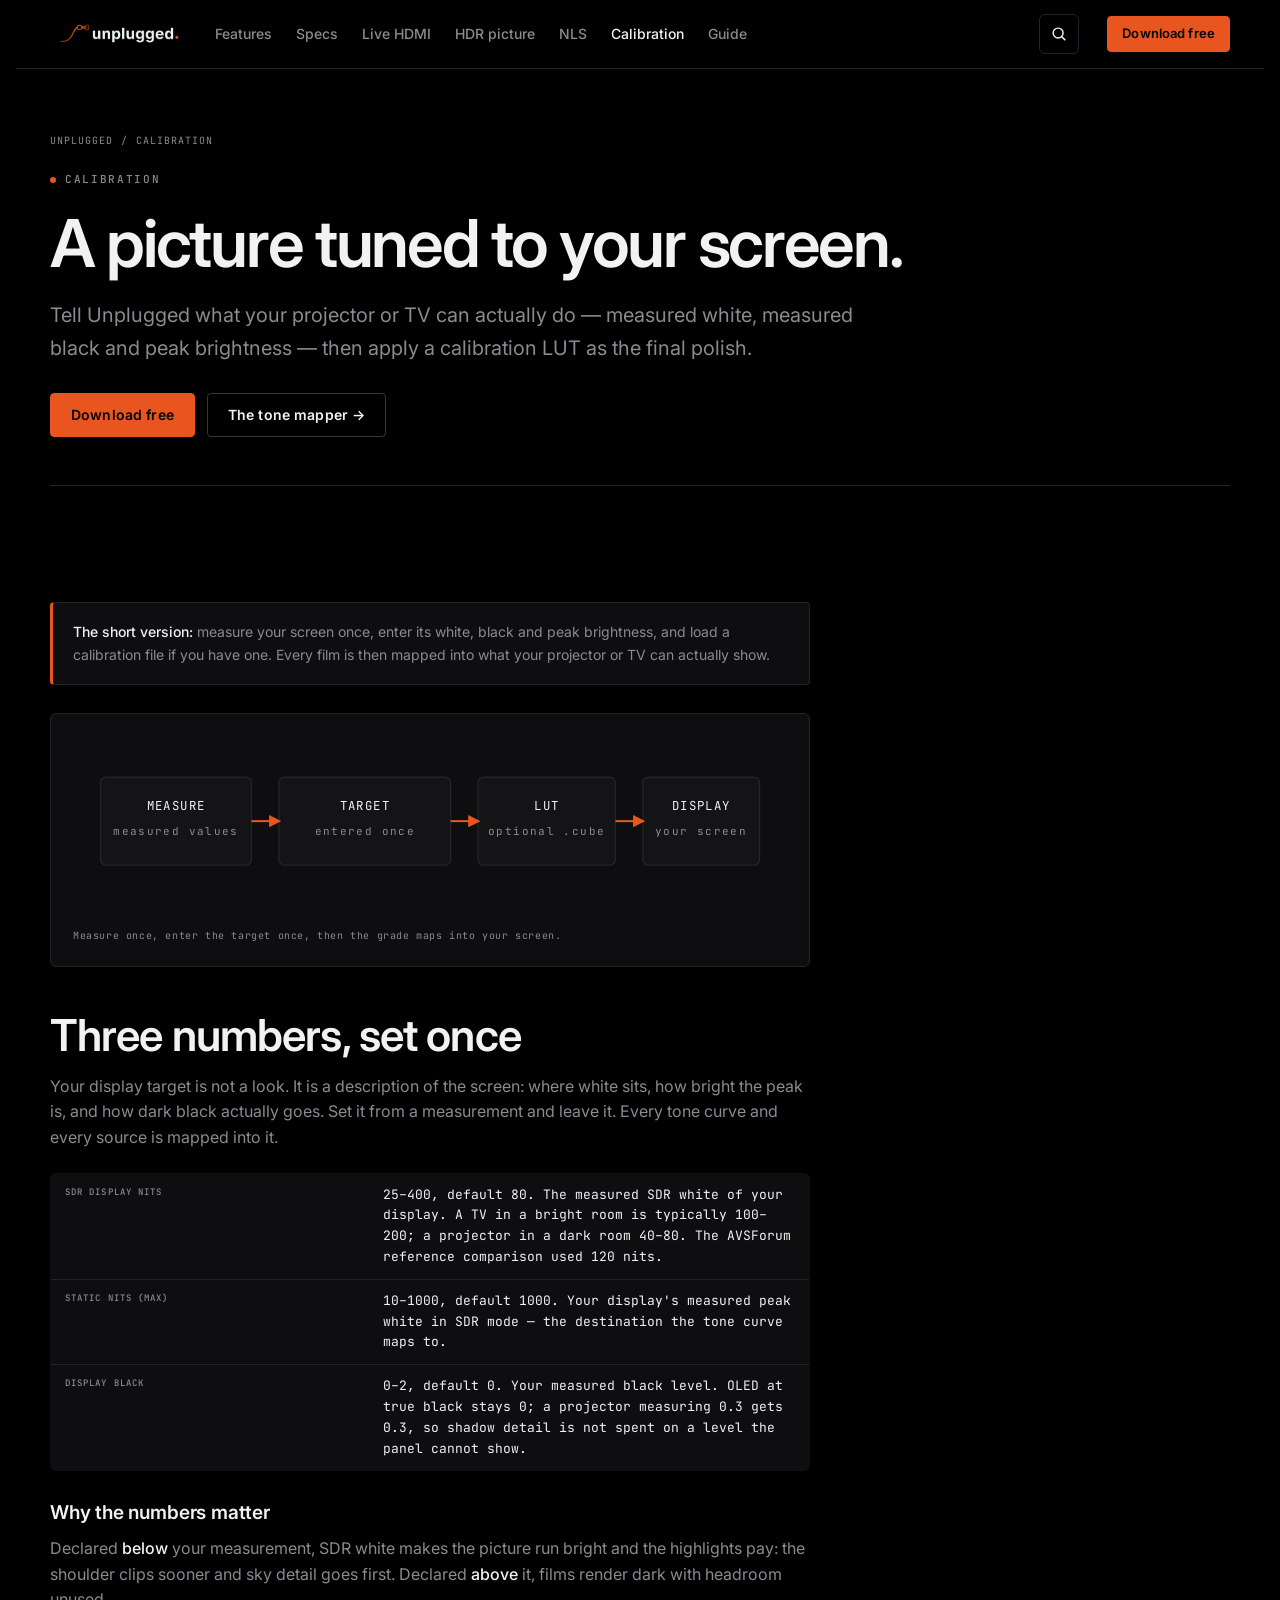
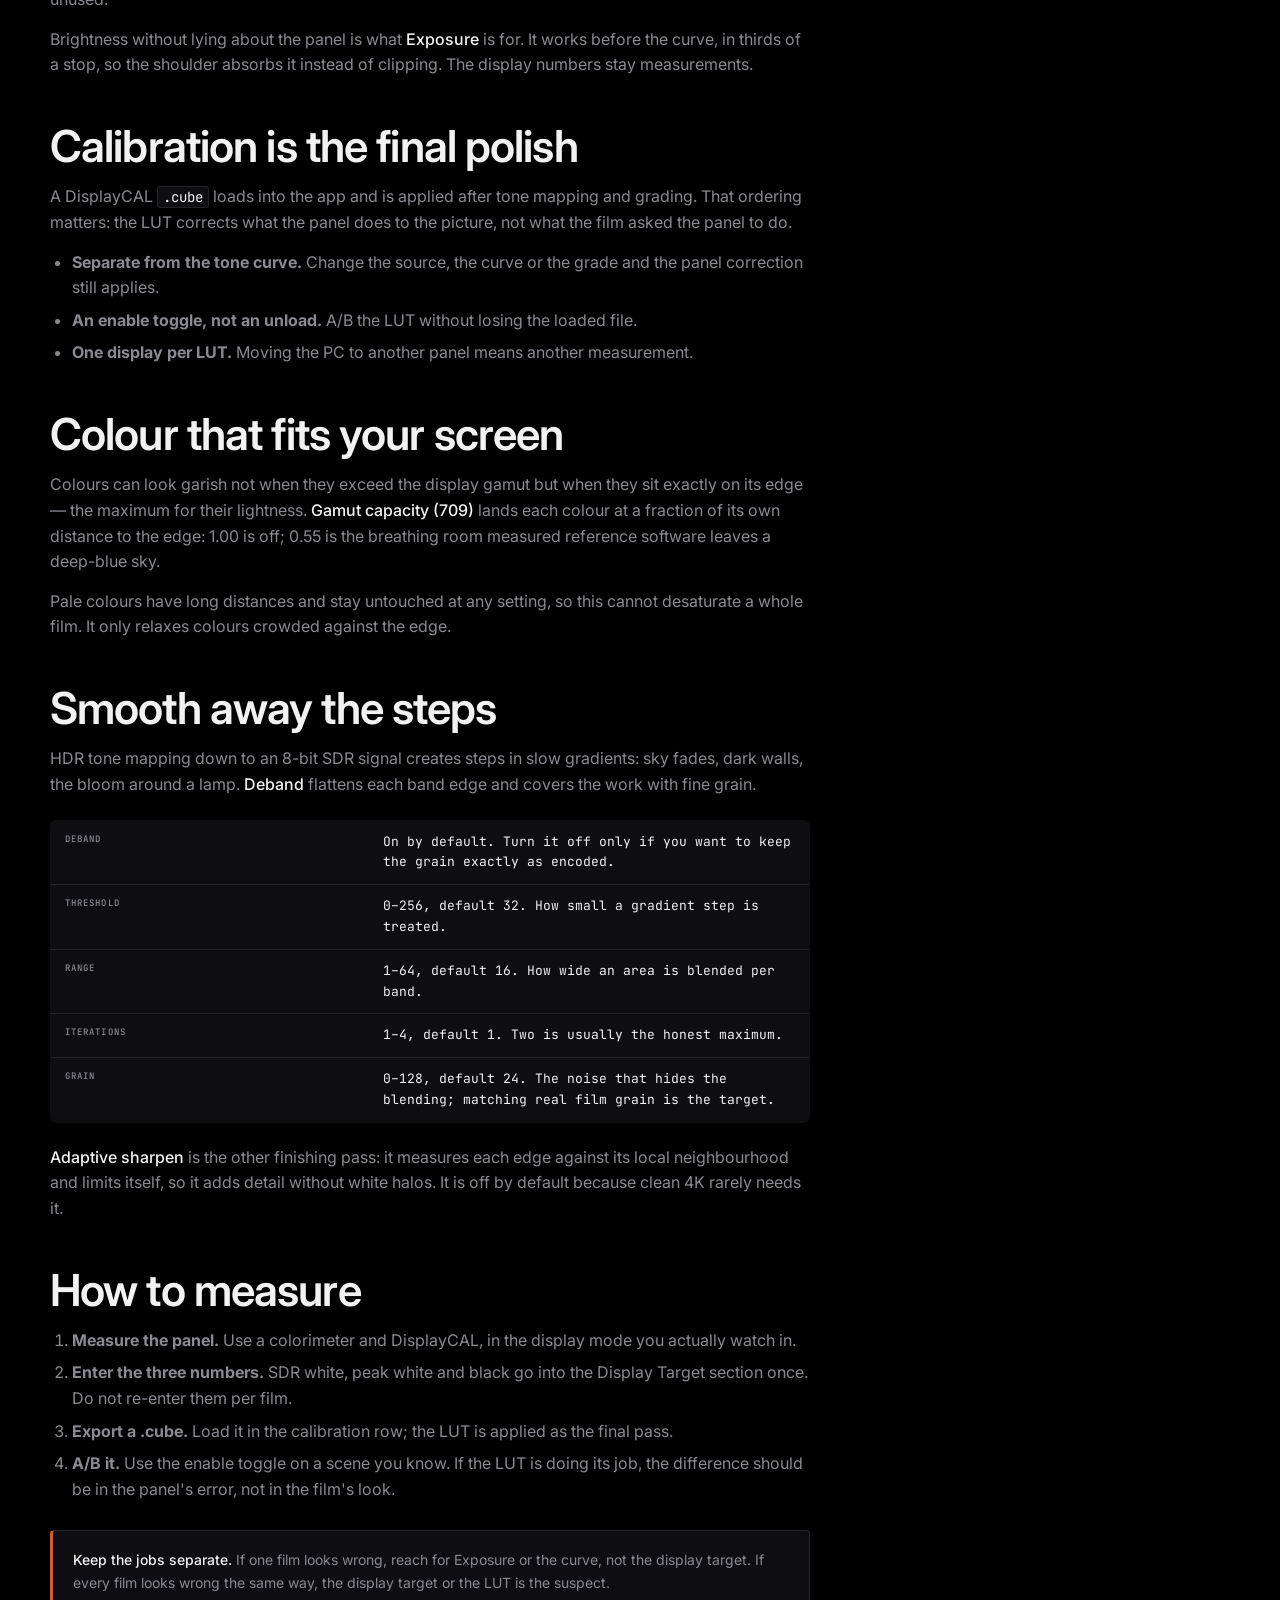
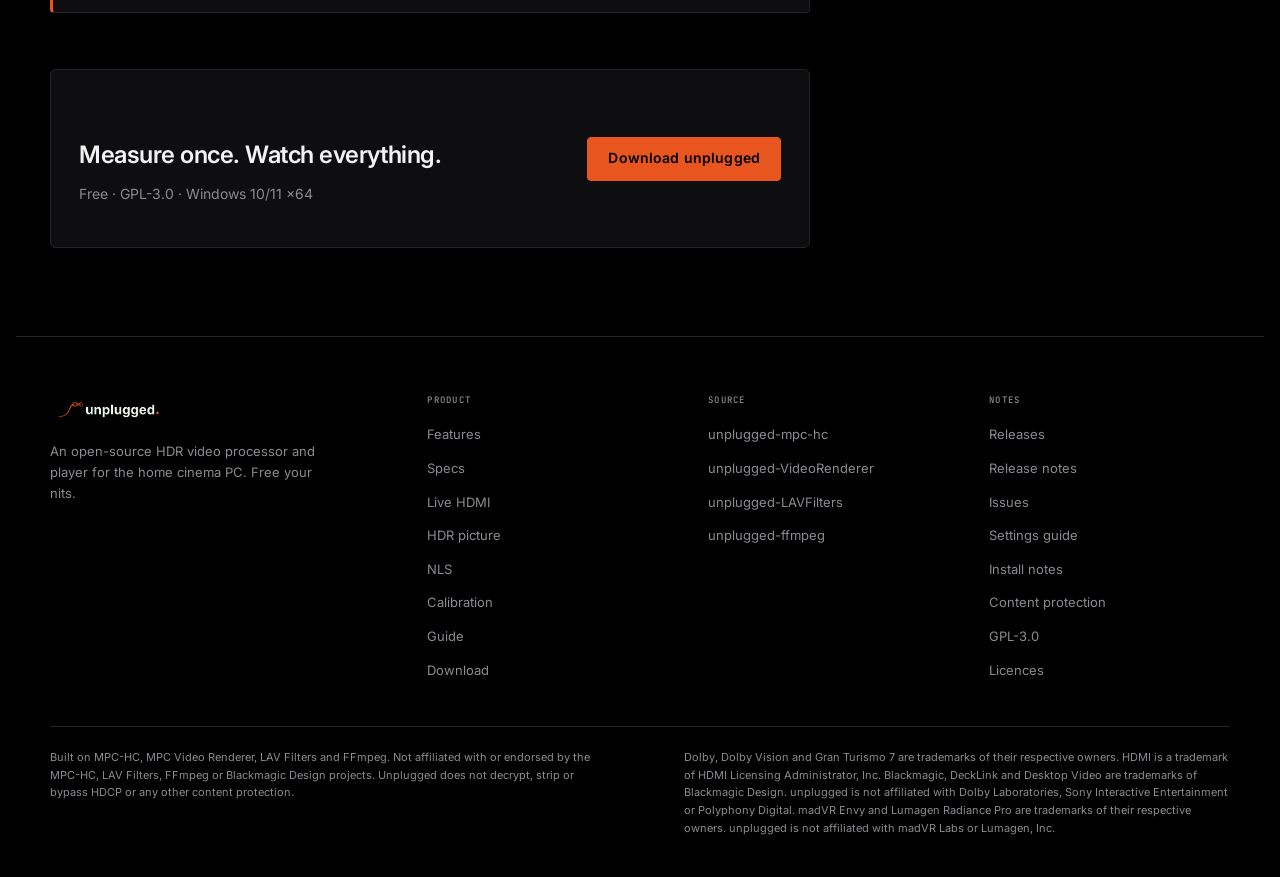
==== commit eee4f7cc: "site: specs page, Zion slider, NLS naming and FAQ fixes" ====
--- a/website/calibration.html
+++ b/website/calibration.html
@@ -5,6 +5,8 @@
 <meta name="viewport" content="width=device-width, initial-scale=1, viewport-fit=cover">
 <title>Picture calibration for your projector or TV — unplugged</title>
 <meta name="description" content="Set your screen's measured brightness and black level once, then apply a DisplayCAL .cube as the final polish. Unplugged keeps calibration separate from the film.">
+<link rel="canonical" href="https://www.unpluggedvideo.com/calibration">
+<meta property="og:url" content="https://www.unpluggedvideo.com/calibration">
 <meta name="theme-color" content="#000000">
 <meta property="og:type" content="article">
 <meta property="og:site_name" content="unplugged">
@@ -29,9 +31,10 @@
     <nav id="primary-nav" aria-label="Primary">
       <ul class="nav-links">
         <li><a href="index.html#features">Features</a></li>
+        <li><a href="specs.html">Specs</a></li>
         <li><a href="decklink-capture.html">Live HDMI</a></li>
         <li><a href="hdr-tone-mapping.html">HDR picture</a></li>
-        <li><a href="non-linear-stretch.html">Scope screens</a></li>
+        <li><a href="non-linear-stretch.html">NLS</a></li>
         <li><a href="calibration.html">Calibration</a></li>
         <li><a href="guide.html">Guide</a></li>
       </ul>
@@ -171,9 +174,10 @@
         <h4>Product</h4>
         <ul>
           <li><a href="index.html#features">Features</a></li>
+        <li><a href="specs.html">Specs</a></li>
           <li><a href="decklink-capture.html">Live HDMI</a></li>
           <li><a href="hdr-tone-mapping.html">HDR picture</a></li>
-          <li><a href="non-linear-stretch.html">Scope screens</a></li>
+          <li><a href="non-linear-stretch.html">NLS</a></li>
           <li><a href="calibration.html">Calibration</a></li>
         <li><a href="guide.html">Guide</a></li>
           <li><a href="download.html">Download</a></li>
--- a/website/styles.css
+++ b/website/styles.css
@@ -376,6 +376,8 @@
 
 .section { padding-block: 88px; border-bottom: 1px solid var(--border); }
 .section:last-of-type { border-bottom: 0; }
+.specs-body { padding-top: 32px; }
+.specs-body .prose > h2:first-child { margin-top: 0; }
 .section-head { max-width: 760px; margin-bottom: 44px; }
 .section-head .lede { margin-top: 18px; }
 
@@ -490,6 +492,89 @@
   letter-spacing: 0.06em;
   color: var(--muted);
   line-height: 1.6;
+}
+
+/* before/after comparison slider */
+
+.ba { margin: 36px 0 0; }
+.ba-frame {
+  position: relative;
+  aspect-ratio: 16 / 9;
+  overflow: hidden;
+  border: 1px solid var(--border);
+  border-radius: var(--r);
+  background: #000;
+  touch-action: pan-y;
+}
+.ba-img {
+  position: absolute;
+  inset: 0;
+  display: block;
+  width: 100%;
+  height: 100%;
+  object-fit: cover;
+}
+.ba-off { clip-path: inset(0 calc(100% - var(--ba-pos, 50%)) 0 0); }
+.ba-range {
+  position: absolute;
+  inset: 0;
+  z-index: 3;
+  width: 100%;
+  height: 100%;
+  margin: 0;
+  opacity: 0;
+  cursor: ew-resize;
+}
+.ba-range:focus-visible ~ .ba-handle::after {
+  box-shadow: 0 0 0 3px var(--accent-bright);
+}
+.ba-handle {
+  position: absolute;
+  top: 0;
+  bottom: 0;
+  left: var(--ba-pos, 50%);
+  z-index: 2;
+  width: 2px;
+  background: var(--accent-bright);
+  transform: translateX(-1px);
+  pointer-events: none;
+}
+.ba-handle::after {
+  content: "";
+  position: absolute;
+  top: 50%;
+  left: 50%;
+  width: 30px;
+  height: 30px;
+  border: 2px solid #000;
+  border-radius: 50%;
+  background: var(--accent);
+  box-shadow: 0 0 0 2px var(--accent-bright);
+  transform: translate(-50%, -50%);
+}
+.ba-label {
+  position: absolute;
+  top: 12px;
+  z-index: 4;
+  padding: 4px 8px;
+  border: 1px solid var(--border-2);
+  border-radius: 3px;
+  background: rgba(0, 0, 0, 0.65);
+  color: var(--text);
+  font-family: var(--mono);
+  font-size: 9px;
+  letter-spacing: 0.1em;
+  text-transform: uppercase;
+  pointer-events: none;
+}
+.ba-label-off { left: 12px; }
+.ba-label-on { right: 12px; }
+.ba figcaption {
+  margin-top: 10px;
+  font-family: var(--mono);
+  font-size: 10px;
+  letter-spacing: 0.06em;
+  color: var(--muted);
 }
 
 /* repo list */
